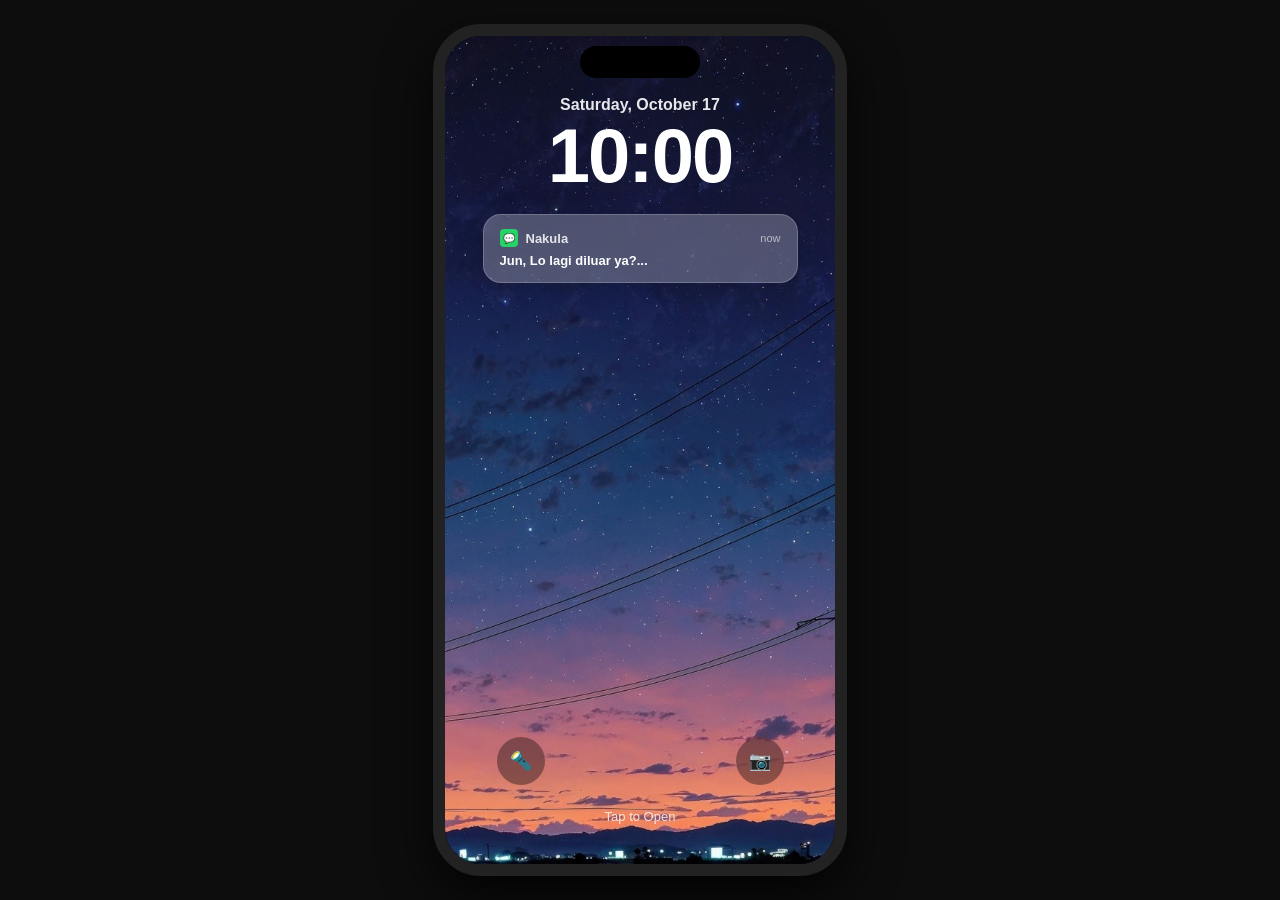
==== index.html @ 25d7a045 "Update index.html" ====
<!DOCTYPE html>
<html lang="id">
<head>
  <meta charset="UTF-8" />
  <meta name="viewport" content="width=device-width, initial-scale=1.0, maximum-scale=1.0, user-scalable=no" />
  <title>iOS Chatfic Simulator</title>
  <style>
    * {
      box-sizing: border-box;
      margin: 0;
      padding: 0;
      user-select: none;
      -webkit-user-select: none;
    }

    body {
      background-color: #0d0d0d;
      font-family: -apple-system, BlinkMacSystemFont, "SF Pro Text", "SF Pro Display", sans-serif;
      display: flex;
      justify-content: center;
      align-items: center;
      min-height: 100vh;
      color: #ffffff;
      overflow: hidden;
    }

    .phone-container {
      width: 100%;
      max-width: 414px;
      height: 100vh;
      max-height: 896px;
      position: relative;
      background-color: #000000;
      overflow: hidden;
      box-shadow: 0 20px 50px rgba(0, 0, 0, 0.8);
    }

    @media (min-width: 450px) {
      .phone-container {
        height: 852px;
        border-radius: 48px;
        border: 12px solid #222222;
      }
    }

    /* Wallpaper */
    .wallpaper-bg {
      position: absolute;
      top: 0;
      left: 0;
      width: 100%;
      height: 100%;
      background-image: url('wallpaper.jpg');
      background-size: cover;
      background-position: center;
      background-repeat: no-repeat;
      z-index: 1;
      transition: filter 0.4s ease, transform 0.4s ease;
    }

    .blur-bg {
      filter: blur(20px) brightness(0.7);
      transform: scale(1.08);
    }

    /* Dynamic Island */
    .dynamic-island {
      position: absolute;
      top: 10px;
      left: 50%;
      transform: translateX(-50%);
      width: 120px;
      height: 32px;
      background-color: #000000;
      border-radius: 20px;
      z-index: 100;
    }

    /* Screen Views */
    .screen-view {
      position: absolute;
      top: 0;
      left: 0;
      width: 100%;
      height: 100%;
      z-index: 10;
      display: flex;
      flex-direction: column;
      transition: opacity 0.3s ease;
    }

    .hidden {
      display: none !important;
    }

    /* ---------------- 1. LOCK SCREEN ---------------- */
    .lock-screen {
      justify-content: space-between;
      padding: 50px 20px 40px 20px;
      z-index: 15;
      cursor: pointer;
    }

    .lock-top {
      display: flex;
      flex-direction: column;
      align-items: center;
      padding-top: 10px;
    }

    .date-display {
      font-size: 16px;
      font-weight: 600;
      opacity: 0.9;
    }

    .clock-display {
      font-size: 76px;
      font-weight: 700;
      letter-spacing: -2px;
      line-height: 1;
      margin-top: 4px;
      margin-bottom: 20px;
    }

    .notification-card {
      width: 90%;
      background: rgba(255, 255, 255, 0.25);
      backdrop-filter: blur(25px);
      -webkit-backdrop-filter: blur(25px);
      border-radius: 18px;
      padding: 14px 16px;
      border: 1px solid rgba(255, 255, 255, 0.2);
      box-shadow: 0 8px 32px rgba(0, 0, 0, 0.2);
    }

    .lock-bottom {
      display: flex;
      flex-direction: column;
      align-items: center;
      width: 100%;
    }

    .quick-actions {
      display: flex;
      justify-content: space-between;
      width: 82%;
      margin-bottom: 24px;
    }

    .icon-btn {
      width: 48px;
      height: 48px;
      border-radius: 50%;
      background: rgba(0, 0, 0, 0.35);
      backdrop-filter: blur(15px);
      display: flex;
      justify-content: center;
      align-items: center;
      font-size: 18px;
      border: none;
      color: white;
    }

    .swipe-hint {
      font-size: 13px;
      font-weight: 500;
      opacity: 0.8;
    }

    /* ---------------- 2. PASSCODE SCREEN ---------------- */
    .passcode-screen {
      justify-content: space-between;
      align-items: center;
      padding: 70px 0 50px 0;
      z-index: 20;
      background: rgba(0, 0, 0, 0.3);
      backdrop-filter: blur(10px);
    }

    .passcode-header {
      text-align: center;
    }

    .passcode-title {
      font-size: 18px;
      font-weight: 600;
      margin-bottom: 16px;
    }

    .passcode-dots {
      display: flex;
      gap: 16px;
      justify-content: center;
    }

    .dot {
      width: 12px;
      height: 12px;
      border-radius: 50%;
      border: 1.5px solid #ffffff;
      transition: background-color 0.2s;
    }

    .dot.filled {
      background-color: #ffffff;
    }

    .keypad {
      display: grid;
      grid-template-columns: repeat(3, 1fr);
      gap: 16px 24px;
      width: 280px;
    }

    .key {
      width: 72px;
      height: 72px;
      border-radius: 50%;
      background: rgba(255, 255, 255, 0.2);
      backdrop-filter: blur(20px);
      border: none;
      color: #ffffff;
      display: flex;
      flex-direction: column;
      justify-content: center;
      align-items: center;
      cursor: pointer;
      margin: 0 auto;
    }

    .key:active {
      background: rgba(255, 255, 255, 0.5);
    }

    .key-number {
      font-size: 28px;
      font-weight: 400;
      line-height: 1;
    }

    .key-letters {
      font-size: 9px;
      font-weight: 700;
      letter-spacing: 1.5px;
      margin-top: 2px;
      opacity: 0.8;
    }

    .passcode-footer {
      display: flex;
      justify-content: space-between;
      width: 260px;
      font-size: 14px;
      font-weight: 500;
    }

    .action-btn {
      background: none;
      border: none;
      color: #ffffff;
      cursor: pointer;
      font-size: 14px;
    }

    /* ---------------- 3. HOME SCREEN ---------------- */
    .home-screen {
      padding: 50px 20px 40px 20px;
      justify-content: space-between;
      z-index: 5;
    }

    .widgets-area {
      display: flex;
      gap: 16px;
      width: 100%;
    }

    .widget {
      background: rgba(255, 255, 255, 0.2);
      backdrop-filter: blur(20px);
      -webkit-backdrop-filter: blur(20px);
      border-radius: 22px;
      padding: 14px;
      flex: 1;
      font-size: 13px;
      border: 1px solid rgba(255, 255, 255, 0.15);
    }

    .app-grid {
      display: grid;
      grid-template-columns: repeat(4, 1fr);
      gap: 20px 12px;
      padding: 10px;
    }

    .app-icon {
      display: flex;
      flex-direction: column;
      align-items: center;
      gap: 6px;
      cursor: pointer;
    }

    .app-box {
      width: 60px;
      height: 60px;
      border-radius: 14px;
      display: flex;
      justify-content: center;
      align-items: center;
      box-shadow: 0 4px 10px rgba(0,0,0,0.3);
      position: relative;
      overflow: hidden;
    }

    .app-box svg {
      width: 32px;
      height: 32px;
      fill: #ffffff;
    }

    .app-name {
      font-size: 11px;
      font-weight: 500;
      text-shadow: 0 1px 2px rgba(0,0,0,0.8);
    }

    .dock {
      background: rgba(255, 255, 255, 0.2);
      backdrop-filter: blur(25px);
      -webkit-backdrop-filter: blur(25px);
      border-radius: 30px;
      padding: 10px 16px;
      display: flex;
      justify-content: space-around;
      align-items: center;
      border: 1px solid rgba(255, 255, 255, 0.2);
    }

    .dock .app-box {
      width: 56px;
      height: 56px;
    }

    /* ---------------- 4. WHATSAPP STYLES ---------------- */
    .app-container {
      background-color: #111b21;
      z-index: 25;
      color: #e9edef;
    }

    .app-header {
      background: #202c33;
      padding: 14px 16px;
      display: flex;
      justify-content: space-between;
      align-items: center;
      border-bottom: 1px solid #222d34;
      margin-top: 32px;
    }

    .app-title {
      font-size: 22px;
      font-weight: bold;
      color: #e9edef;
    }

    .chat-list {
      flex: 1;
      overflow-y: auto;
      background: #111b21;
    }

    .chat-item {
      display: flex;
      align-items: center;
      padding: 12px 16px;
      gap: 14px;
      border-bottom: 1px solid #222d34;
      cursor: pointer;
    }

    .chat-item:active {
      background: #202c33;
    }

    .chat-avatar {
      width: 48px;
      height: 48px;
      border-radius: 50%;
      background: #00a884;
      display: flex;
      justify-content: center;
      align-items: center;
      font-weight: bold;
      font-size: 18px;
      color: white;
    }

    .chat-info {
      flex: 1;
    }

    .chat-name-row {
      display: flex;
      justify-content: space-between;
      margin-bottom: 4px;
    }

    .chat-name {
      font-size: 15px;
      font-weight: 600;
      color: #e9edef;
    }

    .chat-time {
      font-size: 12px;
      color: #8696a0;
    }

    .chat-preview {
      font-size: 13px;
      color: #8696a0;
      white-space: nowrap;
      overflow: hidden;
      text-overflow: ellipsis;
      max-width: 240px;
    }

    /* WhatsApp Chat Room */
    .room-header {
      background: #202c33;
      padding: 12px 16px;
      display: flex;
      align-items: center;
      gap: 12px;
      border-bottom: 1px solid #222d34;
      margin-top: 32px;
    }

    .back-btn {
      background: none;
      border: none;
      color: #53bdeb;
      font-size: 16px;
      cursor: pointer;
      font-weight: 500;
    }

    .room-body {
      flex: 1;
      padding: 16px;
      overflow-y: auto;
      display: flex;
      flex-direction: column;
      gap: 8px;
      background-color: #0b141a;
      background-image: radial-gradient(rgba(255,255,255,0.03) 1px, transparent 1px);
      background-size: 20px 20px;
    }

    .msg {
      max-width: 80%;
      padding: 8px 12px;
      border-radius: 8px;
      font-size: 14px;
      line-height: 1.4;
      word-wrap: break-word;
      position: relative;
    }

    .msg.received {
      background-color: #202c33;
      color: #e9edef;
      align-self: flex-start;
      border-top-left-radius: 0px;
    }

    .msg.sent {
      background-color: #005c4b;
      color: #e9edef;
      align-self: flex-end;
      border-top-right-radius: 0px;
    }

    .msg-image {
      width: 100%;
      max-width: 220px;
      border-radius: 6px;
      margin-bottom: 4px;
      display: block;
    }

    .msg-time {
      font-size: 10px;
      color: #8696a0;
      float: right;
      margin-left: 8px;
      margin-top: 4px;
      display: flex;
      align-items: center;
      gap: 2px;
    }

    .room-footer {
      padding: 10px 16px;
      background: #202c33;
      display: flex;
      align-items: center;
      gap: 10px;
      cursor: pointer;
    }

    .tap-prompt {
      flex: 1;
      background: #2a3942;
      border: none;
      padding: 10px 16px;
      border-radius: 8px;
      color: #8696a0;
      font-size: 14px;
      text-align: left;
    }

    .date-divider {
      text-align: center;
      font-size: 11px;
      background-color: #182229;
      color: #8696a0;
      padding: 5px 12px;
      border-radius: 6px;
      align-self: center;
      margin: 10px 0;
      box-shadow: 0 1px 1px rgba(0,0,0,0.2);
    }

    /* Generic Generic Mock App Screen Styling */
    .generic-app {
      background-color: #000;
      z-index: 30;
      padding: 20px;
      display: flex;
      flex-direction: column;
    }
    .generic-app-header {
      display: flex;
      justify-content: space-between;
      align-items: center;
      margin-top: 32px;
      margin-bottom: 20px;
      font-size: 20px;
      font-weight: bold;
    }
  </style>
</head>
<body>

  <div class="phone-container">
    <div id="wallpaper" class="wallpaper-bg"></div>
    <div class="dynamic-island"></div>

    <!-- ================= 1. LOCK SCREEN ================= -->
    <div id="lock-screen" class="screen-view lock-screen" onclick="showPasscodeView()">
      <div class="lock-top">
        <div class="date-display">Saturday, October 17</div>
        <div class="clock-display">10:00</div>

        <div class="notification-card">
          <div style="display: flex; align-items: center; gap: 8px; margin-bottom: 6px;">
            <div style="width: 18px; height: 18px; background: #25d366; border-radius: 4px; display: flex; justify-content: center; align-items: center; font-size: 10px; color: white;">💬</div>
            <span style="font-size: 13px; font-weight: 600; flex: 1; opacity: 0.85;">Nakula</span>
            <span style="font-size: 11px; opacity: 0.6;">now</span>
          </div>
          <div style="font-size: 13px; font-weight: 600;">Jun, Lo lagi diluar ya?...</div>
        </div>
      </div>

      <div class="lock-bottom">
        <div class="quick-actions">
          <button class="icon-btn">🔦</button>
          <button class="icon-btn">📷</button>
        </div>
        <div class="swipe-hint">Tap to Open</div>
      </div>
    </div>

    <!-- ================= 2. PASSCODE SCREEN ================= -->
    <div id="passcode-screen" class="screen-view passcode-screen hidden">
      <div class="passcode-header">
        <div class="passcode-title">Enter Passcode</div>
        <div class="passcode-dots">
          <div class="dot"></div>
          <div class="dot"></div>
          <div class="dot"></div>
          <div class="dot"></div>
        </div>
      </div>

      <div class="keypad">
        <button class="key" onclick="pressKey('1')"><span class="key-number">1</span></button>
        <button class="key" onclick="pressKey('2')"><span class="key-number">2</span><span class="key-letters">ABC</span></button>
        <button class="key" onclick="pressKey('3')"><span class="key-number">3</span><span class="key-letters">DEF</span></button>
        <button class="key" onclick="pressKey('4')"><span class="key-number">4</span><span class="key-letters">GHI</span></button>
        <button class="key" onclick="pressKey('5')"><span class="key-number">5</span><span class="key-letters">JKL</span></button>
        <button class="key" onclick="pressKey('6')"><span class="key-number">6</span><span class="key-letters">MNO</span></button>
        <button class="key" onclick="pressKey('7')"><span class="key-number">7</span><span class="key-letters">PQRS</span></button>
        <button class="key" onclick="pressKey('8')"><span class="key-number">8</span><span class="key-letters">TUV</span></button>
        <button class="key" onclick="pressKey('9')"><span class="key-number">9</span><span class="key-letters">WXYZ</span></button>
        <button class="key" style="visibility: hidden;"></button>
        <button class="key" onclick="pressKey('0')"><span class="key-number">0</span></button>
      </div>

      <div class="passcode-footer">
        <button class="action-btn">Emergency</button>
        <button class="action-btn" onclick="deleteDigit()">Delete</button>
      </div>
    </div>

    <!-- ================= 3. HOME SCREEN ================= -->
    <div id="home-screen" class="screen-view home-screen hidden">
      <div class="widgets-area">
        <div class="widget">
          <div style="font-weight: 600; opacity: 0.8; font-size: 11px;">SATURDAY 17</div>
          <div style="font-size: 15px; font-weight: bold; margin-top: 4px;">Groceries</div>
          <div style="font-size: 11px; opacity: 0.7;">All-day</div>
        </div>
        <div class="widget">
          <div style="font-weight: 600; opacity: 0.8; font-size: 11px;">Jakarta 🌥️</div>
          <div style="font-size: 22px; font-weight: bold; margin-top: 2px;">18°</div>
          <div style="font-size: 10px; opacity: 0.7;">Mostly cloudy</div>
        </div>
      </div>

      <div class="app-grid">
        <!-- Instagram -->
        <div class="app-icon" onclick="openMockApp('Instagram')">
          <div class="app-box" style="background: radial-gradient(circle at 30% 107%, #fdf497 0%, #fdf497 5%, #fd5949 45%, #d6249f 60%, #285AEB 90%);">
            <svg viewBox="0 0 24 24"><path d="M12 2.163c3.204 0 3.584.012 4.85.07 3.252.148 4.771 1.691 4.919 4.919.058 1.265.069 1.645.069 4.849 0 3.205-.012 3.584-.069 4.849-.149 3.225-1.664 4.771-4.919 4.919-1.266.058-1.644.07-4.85.07-3.204 0-3.584-.012-4.849-.07-3.26-.149-4.771-1.699-4.919-4.92-.058-1.265-.07-1.644-.07-4.849 0-3.204.013-3.583.07-4.849.149-3.227 1.664-4.771 4.919-4.919 1.266-.057 1.645-.069 4.849-.069zm0-2.163c-3.259 0-3.667.014-4.947.072-4.358.2-6.78 2.618-6.98 6.98-.059 1.281-.073 1.689-.073 4.948 0 3.259.014 3.668.072 4.948.2 4.358 2.618 6.78 6.98 6.98 1.281.058 1.689.072 4.948.072 3.259 0 3.668-.014 4.948-.072 4.354-.2 6.782-2.618 6.979-6.98.059-1.28.073-1.689.073-4.948 0-3.259-.014-3.667-.072-4.947-.196-4.354-2.617-6.78-6.979-6.98-1.281-.059-1.69-.073-4.949-.073zm0 5.838c-3.403 0-6.162 2.759-6.162 6.162s2.759 6.163 6.162 6.163 6.162-2.759 6.162-6.163c0-3.403-2.759-6.162-6.162-6.162zm0 10.162c-2.209 0-4-1.79-4-4 0-2.209 1.791-4 4-4s4 1.791 4 4c0 2.21-1.791 4-4 4zm6.406-11.845c-.796 0-1.441.645-1.441 1.44s.645 1.44 1.441 1.44c.795 0 1.439-.645 1.439-1.44s-.644-1.44-1.439-1.44z"/></svg>
          </div>
          <span class="app-name">Instagram</span>
        </div>
        <!-- Photos -->
        <div class="app-icon" onclick="openMockApp('Photos')">
          <div class="app-box" style="background: #ffffff;">
            <svg viewBox="0 0 24 24" style="fill: #ff2d55;"><path d="M12 0c-6.627 0-12 5.373-12 12s5.373 12 12 12 12-5.373 12-12-5.373-12-12-12zm4.329 18.25c-.296-.062-.578-.17-.837-.315-1.398-.775-2.492-2.15-3.042-3.791-.55 1.641-1.644 3.016-3.042 3.791-.259.145-.541.253-.837.315-.697.147-1.411-.314-1.558-1.011-.146-.697.314-1.411 1.011-1.558.826-.174 1.493-.728 1.834-1.447.34-.72.316-1.557-.067-2.251-.784-1.424-.46-3.212.793-4.256 1.253-1.045 3.076-.941 4.195.241 1.119 1.182 1.272 2.969.378 4.341-.383.589-.434 1.341-.137 1.968.297.627.915 1.066 1.625 1.155.698.088 1.319.492 1.604 1.116.286.623.155 1.371-.329 1.848-.303.301-.715.467-1.144.467-.14 0-.281-.018-.42-.049z"/></svg>
          </div>
          <span class="app-name">Photos</span>
        </div>
        <!-- Mail -->
        <div class="app-icon" onclick="openMockApp('Mail')">
          <div class="app-box" style="background: linear-gradient(135deg, #007aff, #00c6ff);">
            <svg viewBox="0 0 24 24"><path d="M12 12.713l-11.985-9.713h23.97l-11.985 9.713zm0 2.574l-12-9.713v13.426h24v-13.426l-12 9.713z"/></svg>
          </div>
          <span class="app-name">Mail</span>
        </div>
        <!-- Calendar -->
        <div class="app-icon" onclick="openMockApp('Calendar')">
          <div class="app-box" style="background: #ffffff; color: #ff3b30; display: flex; flex-direction: column; justify-content: center; align-items: center;">
            <div style="font-size: 10px; font-weight: bold; background: #ff3b30; color: white; width: 100%; text-align: center; padding: 2px 0;">SAT</div>
            <div style="font-size: 24px; font-weight: bold; color: black; line-height: 1.1;">17</div>
          </div>
          <span class="app-name">Calendar</span>
        </div>
        <!-- Clock -->
        <div class="app-icon" onclick="openMockApp('Clock')">
          <div class="app-box" style="background: #000000; border: 2px solid #333; position: relative;">
            <div style="position: absolute; width: 2px; height: 16px; background: white; top: 12px; left: 27px;"></div>
            <div style="position: absolute; width: 12px; height: 2px; background: white; top: 27px; left: 27px;"></div>
          </div>
          <span class="app-name">Clock</span>
        </div>
        <!-- Notes -->
        <div class="app-icon" onclick="openMockApp('Notes')">
          <div class="app-box" style="background: linear-gradient(135deg, #ffcc00, #ff9500);">
            <svg viewBox="0 0 24 24"><path d="M19 3h-14c-1.1 0-2 .9-2 2v14c0 1.1.9 2 2 2h14c1.1 0 2-.9 2-2v-14c0-1.1-.9-2-2-2zm-2 10h-8v-2h8v2zm0-4h-8v-2h8v2zm-10-4h2v2h-2v-2z"/></svg>
          </div>
          <span class="app-name">Notes</span>
        </div>
        <!-- Weather -->
        <div class="app-icon" onclick="openMockApp('Weather')">
          <div class="app-box" style="background: linear-gradient(135deg, #4a90e2, #50e3c2);">
            <svg viewBox="0 0 24 24"><path d="M19.36 10.04C18.67 6.59 15.64 4 12 4 9.11 4 6.6 5.64 5.35 8.04 2.34 8.36 0 10.91 0 14c0 3.31 2.69 6 6 6h13c2.76 0 5-2.24 5-5 0-2.64-2.05-4.78-4.64-4.96z"/></svg>
          </div>
          <span class="app-name">Weather</span>
        </div>
        <!-- Settings -->
        <div class="app-icon" onclick="openMockApp('Settings')">
          <div class="app-box" style="background: #8e8e93;">
            <svg viewBox="0 0 24 24"><path d="M12 15.5c-1.93 0-3.5-1.57-3.5-3.5s1.57-3.5 3.5-3.5 3.5 1.57 3.5 3.5-1.57 3.5-3.5 3.5m7.43-2.53c.04-.32.07-.64.07-.97 0-.33-.03-.66-.07-1l2.11-1.63c.19-.15.24-.42.12-.64l-2-3.46c-.12-.22-.39-.3-.61-.22l-2.49 1c-.52-.4-1.08-.73-1.69-.98l-.38-2.65C14.46 2.18 14.25 2 14 2h-4c-.25 0-.46.18-.49.42l-.38 2.65c-.61.25-1.17.59-1.69.98l-2.49-1c-.23-.09-.49 0-.61.22l-2 3.46c-.13.22-.07.49.12.64l2.11 1.63c-.04.34-.07.67-.07 1 0 .33.03.65.07.97l-2.11 1.63c-.19.15-.24.42-.12.64l2 3.46c.12.22.39.3.61.22l2.49-1c.52.4 1.08.73 1.69.98l.38 2.65c.03.24.24.42.49.42h4c.25 0 .46-.18.49-.42l.38-2.65c.61-.25 1.17-.59 1.69-.98l2.49 1c.23.09.49 0 .61-.22l2-3.46c.12-.22.07-.49-.12-.64l-2.11-1.63z"/></svg>
          </div>
          <span class="app-name">Settings</span>
        </div>
      </div>

      <div class="dock">
        <div class="app-icon" onclick="openMockApp('Phone')">
          <div class="app-box" style="background: #34c759;">
            <svg viewBox="0 0 24 24"><path d="M6.62 10.79c1.44 2.83 3.76 5.14 6.59 6.59l2.2-2.2c.27-.27.67-.36 1.02-.24 1.12.37 2.33.57 3.57.57.55 0 1 .45 1 1V20c0 .55-.45 1-1 1-9.39 0-17-7.61-17-17 0-.55.45-1 1-1h3.5c.55 0 1 .45 1 1 0 1.25.2 2.45.57 3.57.11.35.03.74-.25 1.02l-2.2 2.2z"/></svg>
          </div>
        </div>
        <div class="app-icon" onclick="openMockApp('Safari')">
          <div class="app-box" style="background: linear-gradient(135deg, #1e90ff, #00bfff);">
            <svg viewBox="0 0 24 24"><path d="M12 0c-6.627 0-12 5.373-12 12s5.373 12 12 12 12-5.373 12-12-5.373-12-12-12zm3.504 15.655l-3.32-1.503-1.503-3.32 3.32 1.503 1.503 3.32zm3.176-9.155l-5.68 1.953-1.953 5.68-3.747-3.747 3.747-3.747 5.68 1.953z"/></svg>
          </div>
        </div>
        <div class="app-icon" onclick="openChatApp()">
          <div class="app-box" style="background: #25d366;">
            <svg viewBox="0 0 24 24" style="fill: #ffffff;"><path d="M.057 24l1.687-6.163c-1.041-1.804-1.588-3.849-1.587-5.946.003-6.556 5.338-11.891 11.893-11.891 3.181.001 6.167 1.24 8.413 3.488 2.245 2.248 3.481 5.236 3.48 8.414-.003 6.557-5.338 11.892-11.893 11.892-1.99-.001-3.951-.5-5.688-1.448l-6.305 1.654zm6.597-3.807c1.676.995 3.276 1.591 5.392 1.592 5.448 0 9.886-4.434 9.889-9.885.002-5.462-4.415-9.89-9.881-9.892-5.452 0-9.887 4.434-9.889 9.884-.001 2.225.651 3.891 1.746 5.634l-.999 3.648 3.742-.981zm11.387-5.464c-.074-.124-.272-.198-.57-.347-.297-.149-1.758-.868-2.031-.967-.272-.099-.47-.149-.669.149-.198.297-.768.967-.941 1.165-.173.198-.347.223-.644.074-.297-.149-1.255-.462-2.39-1.475-.883-.788-1.48-1.761-1.653-2.059-.173-.297-.018-.458.13-.606.134-.133.297-.347.446-.521.151-.172.2-.296.3-.495.099-.198.05-.372-.025-.521-.075-.148-.669-1.611-.916-2.206-.242-.579-.487-.501-.669-.51l-.57-.01c-.198 0-.52.074-.792.372s-1.04 1.016-1.04 2.479 1.065 2.876 1.213 3.074c.149.198 2.095 3.2 5.076 4.487.709.306 1.263.489 1.694.626.712.226 1.36.194 1.872.118.571-.085 1.758-.719 2.006-1.413.248-.695.248-1.29.173-1.414z"/></svg>
          </div>
        </div>
        <div class="app-icon" onclick="openMockApp('Music')">
          <div class="app-box" style="background: linear-gradient(135deg, #ff2d55, #ff3b30);">
            <svg viewBox="0 0 24 24"><path d="M12 3v10.55c-.59-.34-1.27-.55-2-.55-2.21 0-4 1.79-4 4s1.79 4 4 4 4-1.79 4-4v-7h4v-4h-6z"/></svg>
          </div>
        </div>
      </div>
    </div>

    <!-- ================= 2. WHATSAPP CHAT LIST ================= -->
    <div id="chat-list-screen" class="screen-view app-container hidden">
      <div class="app-header">
        <span class="app-title">Chats</span>
        <span style="color: #53bdeb; font-size: 16px; cursor: pointer;" onclick="goHome()">Home</span>
      </div>
      <div class="chat-list">
        <!-- Nakula Chat (Unread / Top) -->
        <div class="chat-item" onclick="openChatRoom()">
          <div class="chat-avatar" style="background: #00a884;">N</div>
          <div class="chat-info">
            <div class="chat-name-row">
              <span class="chat-name">Nakula</span>
              <span class="chat-time" style="color: #00a884;">10:00 AM</span>
            </div>
            <div class="chat-preview" style="color: #fff; font-weight: 500;">Jun, Lo lagi diluar ya?...</div>
          </div>
        </div>
      </div>
    </div>

    <!-- ================= 3. WHATSAPP CHAT ROOM ================= -->
    <div id="chat-room-screen" class="screen-view app-container hidden">
      <div class="room-header">
        <button class="back-btn" onclick="openChatApp()">‹ Chats</button>
        <div style="width: 36px; height: 36px; border-radius: 50%; background: #00a884; display: flex; justify-content: center; align-items: center; font-weight: bold; font-size: 14px; color: white;">N</div>
        <span style="font-weight: 600; font-size: 16px; flex: 1; color: #e9edef;">Nakula</span>
        <span style="color: #53bdeb; font-size: 14px; cursor: pointer;" onclick="goHome()">Home</span>
      </div>
      <div id="room-body" class="room-body" onclick="nextChatMessage()">
        <!-- Messages loaded here -->
      </div>
      <div class="room-footer" onclick="nextChatMessage()">
        <div class="tap-prompt">Ketik pesan... (Ketuk untuk lanjut)</div>
      </div>
    </div>

    <!-- ================= 5. MOCK APPS SCREENS ================= -->
    <div id="mock-app-screen" class="screen-view generic-app hidden">
      <div class="generic-app-header">
        <span id="mock-app-title">App</span>
        <span style="color: #007aff; font-size: 16px; cursor: pointer;" onclick="goHome()">Home</span>
      </div>
      <div id="mock-app-content" style="flex: 1; color: #aaa; font-size: 14px; padding-top: 20px;">
        <!-- Konten dinamis aplikasi -->
      </div>
    </div>

  </div>

  <script>
    const CORRECT_PASSCODE = "1709"; 
    let currentInput = "";
    let chatIndex = 0;
    
    const yesterdayMessages = [
      { sender: "received", text: "Jun, besok jam 10 kumpul ya", time: "21:10" },
      { sender: "sent", text: "Aman, kabari aja", time: "21:11" }
    ];

    const todayMessages = [
      { sender: "received", text: "Jun, Lo lagi diluar ya? Kok sombong amat ga negur aku Ama dewa?", time: "09:55" },
      { sender: "sent", text: "hah? Mana ada gue lagi malas malasan di kosan kocak", time: "09:56" },
      { sender: "received", text: "hah? Boong lu? Terus yang sama Yudistira siapa kocak?", time: "09:57" },
      { sender: "sent", text: "na, serius gue ga keluar sama Yudis hari ini... Dia bilang dia sibuk sama kerjaan mixing nya...", time: "09:58" },
      { sender: "received", text: "....", time: "09:59" },
      { sender: "received", text: "jun, ini ya..", time: "09:59" },
      { sender: "received", type: "image", url: "selingkuh.jpg", time: "10:00" },
      { sender: "received", text: "mw aku samperin ga mereka? Dewa juga mau nyamperin nih, mau hantam sih Yudistira.", time: "10:00" },
      { sender: "sent", text: "ga perlu na... Nanti aku tanya aja...", time: "10:01" }
    ];

    function showPasscodeView() {
      document.getElementById('lock-screen').classList.add('hidden');
      document.getElementById('passcode-screen').classList.remove('hidden');
      document.getElementById('wallpaper').classList.add('blur-bg');
    }

    function pressKey(num) {
      if (currentInput.length < 4) {
        currentInput += num;
        updateDots();
      }
      if (currentInput.length === 4) {
        setTimeout(verifyPasscode, 200);
      }
    }

    function deleteDigit() {
      if (currentInput.length > 0) {
        currentInput = currentInput.slice(0, -1);
        updateDots();
      }
    }

    function updateDots() {
      const dots = document.querySelectorAll('.dot');
      dots.forEach((dot, index) => {
        if (index < currentInput.length) {
          dot.classList.add('filled');
        } else {
          dot.classList.remove('filled');
        }
      });
    }

    function verifyPasscode() {
      if (currentInput === CORRECT_PASSCODE || currentInput === "0000") {
        document.getElementById('passcode-screen').classList.add('hidden');
        document.getElementById('home-screen').classList.remove('hidden');
      } else {
        alert('Passcode Salah! (Hint: ftf notesun)');
        currentInput = "";
        updateDots();
      }
    }

    function goHome() {
      document.getElementById('home-screen').classList.remove('hidden');
      document.getElementById('chat-list-screen').classList.add('hidden');
      document.getElementById('chat-room-screen').classList.add('hidden');
      document.getElementById('mock-app-screen').classList.add('hidden');
    }

    function openChatApp() {
      document.getElementById('home-screen').classList.add('hidden');
      document.getElementById('chat-room-screen').classList.add('hidden');
      document.getElementById('chat-list-screen').classList.remove('hidden');
    }

    function openChatRoom() {
      document.getElementById('chat-list-screen').classList.add('hidden');
      document.getElementById('chat-room-screen').classList.remove('hidden');
      
      const roomBody = document.getElementById('room-body');
      if (roomBody.children.length === 0) {
        yesterdayMessages.forEach(msg => {
          const bubble = document.createElement('div');
          bubble.className = `msg ${msg.sender}`;
          bubble.innerHTML = `${msg.text}<span class="msg-time">${msg.time} ${msg.sender === 'sent' ? '✓✓' : ''}</span>`;
          roomBody.appendChild(bubble);
        });

        const divider = document.createElement('div');
        divider.className = 'date-divider';
        divider.textContent = 'Today';
        roomBody.appendChild(divider);

        roomBody.scrollTop = roomBody.scrollHeight;
      }
    }

    // Fungsi universal untuk membuka halaman aplikasi lainnya
    function openMockApp(appName) {
      document.getElementById('home-screen').classList.add('hidden');
      const mockScreen = document.getElementById('mock-app-screen');
      const titleEl = document.getElementById('mock-app-title');
      const contentEl = document.getElementById('mock-app-content');
      
      mockScreen.classList.remove('hidden');
      titleEl.textContent = appName;

      // Isi konten sesuai aplikasi yang diklik
      if (appName === 'Notes') {
        contentEl.innerHTML = `<h3>Catatan Kosan</h3><p style="margin-top:10px; color:#ddd;">Hint Passcode: 1709 (ingat tanggal penting).</p>`;
      } else if (appName === 'Weather') {
        contentEl.innerHTML = `<h3>Jakarta</h3><p style="font-size:32px; margin-top:10px; color:#fff;">18°C</p><p style="color:#aaa;">Berawan tebal sepanjang hari.</p>`;
      } else if (appName === 'Clock') {
        contentEl.innerHTML = `<h3>World Clock</h3><p style="font-size:36px; margin-top:10px; color:#fff;">10:00 AM</p><p style="color:#aaa;">Waktu Indonesia Barat (WIB)</p>`;
      } else if (appName === 'Settings') {
        contentEl.innerHTML = `<h3>Pengaturan</h3><p style="margin-top:10px; color:#ddd;">• Mode Gelap: Aktif</p><p style="color:#ddd;">• Notifikasi: Izinkan</p>`;
      } else {
        contentEl.innerHTML = `<p>Simulasi halaman untuk aplikasi <b>${appName}</b>.</p>`;
      }
    }

    function nextChatMessage() {
      if (chatIndex < todayMessages.length) {
        const msg = todayMessages[chatIndex];
        const roomBody = document.getElementById('room-body');

        const bubble = document.createElement('div');
        bubble.className = `msg ${msg.sender}`;
        
        if (msg.type === 'image') {
          bubble.innerHTML = `<img src="${msg.url}" class="msg-image" alt="selingkuh.jpg" onerror="this.outerHTML='[Foto: selingkuh.jpg]'" /><span class="msg-time">${msg.time}</span>`;
        } else {
          bubble.innerHTML = `${msg.text}<span class="msg-time">${msg.time} ${msg.sender === 'sent' ? '✓✓' : ''}</span>`;
        }

        roomBody.appendChild(bubble);
        roomBody.scrollTop = roomBody.scrollHeight;
        chatIndex++;
      }
    }
  </script>
</body>
</html>
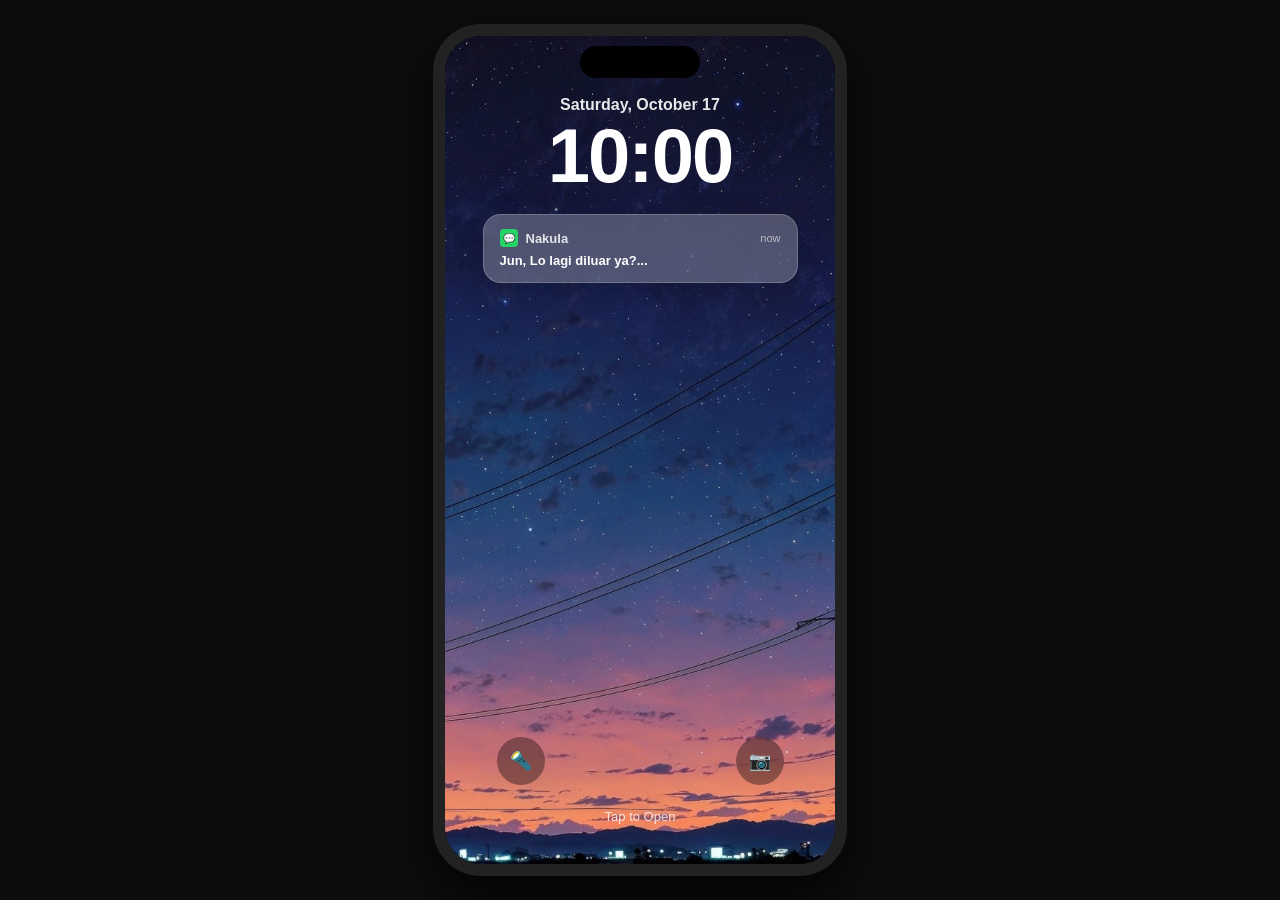
==== commit 938a7497: "Update index.html" ====
--- a/index.html
+++ b/index.html
@@ -389,13 +389,8 @@
       width: 48px;
       height: 48px;
       border-radius: 50%;
+      object-fit: cover;
       background: #00a884;
-      display: flex;
-      justify-content: center;
-      align-items: center;
-      font-weight: bold;
-      font-size: 18px;
-      color: white;
     }
 
     .chat-info {
@@ -535,7 +530,6 @@
       box-shadow: 0 1px 1px rgba(0,0,0,0.2);
     }
 
-    /* Generic Generic Mock App Screen Styling */
     .generic-app {
       background-color: #000;
       z-index: 30;
@@ -724,15 +718,70 @@
         <span style="color: #53bdeb; font-size: 16px; cursor: pointer;" onclick="goHome()">Home</span>
       </div>
       <div class="chat-list">
-        <!-- Nakula Chat (Unread / Top) -->
-        <div class="chat-item" onclick="openChatRoom()">
-          <div class="chat-avatar" style="background: #00a884;">N</div>
+        <!-- Nakula -->
+        <div class="chat-item" onclick="openChatRoom('nakula')">
+          <img src="943785665678860445.jpg" class="chat-avatar" alt="Nakula" onerror="this.style.display='none'" />
           <div class="chat-info">
             <div class="chat-name-row">
               <span class="chat-name">Nakula</span>
-              <span class="chat-time" style="color: #00a884;">10:00 AM</span>
+              <span class="chat-time" style="color: #00a884;">10:01 AM</span>
             </div>
-            <div class="chat-preview" style="color: #fff; font-weight: 500;">Jun, Lo lagi diluar ya?...</div>
+            <div class="chat-preview" style="color: #fff; font-weight: 500;">Jun, Lo lagi diluar ya? Kok sombong amat ga negur aku Ama dewa?</div>
+          </div>
+        </div>
+        <!-- Yudistira -->
+        <div class="chat-item" onclick="openChatRoom('yudistira')">
+          <img src="1085649053931964694.jpg" class="chat-avatar" alt="Yudistira" onerror="this.style.display='none'" />
+          <div class="chat-info">
+            <div class="chat-name-row">
+              <span class="chat-name">Yudistira</span>
+              <span class="chat-time">Yesterday</span>
+            </div>
+            <div class="chat-preview">whataever</div>
+          </div>
+        </div>
+        <!-- Sadewa -->
+        <div class="chat-item" onclick="openChatRoom('sadewa')">
+          <img src="857021004099852642.jpg" class="chat-avatar" alt="Sadewa" onerror="this.style.display='none'" />
+          <div class="chat-info">
+            <div class="chat-name-row">
+              <span class="chat-name">Sadewa</span>
+              <span class="chat-time">Friday</span>
+            </div>
+            <div class="chat-preview">Ntar dikabari ya dew</div>
+          </div>
+        </div>
+        <!-- Bima -->
+        <div class="chat-item" onclick="openChatRoom('bima')">
+          <img src="Rafayel (祁煜🐟).jpg" class="chat-avatar" alt="Bima" onerror="this.style.display='none'" />
+          <div class="chat-info">
+            <div class="chat-name-row">
+              <span class="chat-name">Bima</span>
+              <span class="chat-time">Thursday</span>
+            </div>
+            <div class="chat-preview">Mantap bim,thanks infonya</div>
+          </div>
+        </div>
+        <!-- Aya -->
+        <div class="chat-item" onclick="openChatRoom('aya')">
+          <img src="⠀⠀₊⠀⠀⠀𑁍ࠬܓ⠀⠀⠀ 💌 ⠀𓈒⠀⠀ ⠀ 𓂃‿.jpg" class="chat-avatar" alt="Aya" onerror="this.style.display='none'" />
+          <div class="chat-info">
+            <div class="chat-name-row">
+              <span class="chat-name">Aya</span>
+              <span class="chat-time">Wednesday</span>
+            </div>
+            <div class="chat-preview">Iya siap</div>
+          </div>
+        </div>
+        <!-- Naia -->
+        <div class="chat-item" onclick="openChatRoom('naia')">
+          <img src="yellow dreamy.jpg" class="chat-avatar" alt="Naia" onerror="this.style.display='none'" />
+          <div class="chat-info">
+            <div class="chat-name-row">
+              <span class="chat-name">Naia</span>
+              <span class="chat-time">Monday</span>
+            </div>
+            <div class="chat-preview">Sama-sama Naia</div>
           </div>
         </div>
       </div>
@@ -742,8 +791,8 @@
     <div id="chat-room-screen" class="screen-view app-container hidden">
       <div class="room-header">
         <button class="back-btn" onclick="openChatApp()">‹ Chats</button>
-        <div style="width: 36px; height: 36px; border-radius: 50%; background: #00a884; display: flex; justify-content: center; align-items: center; font-weight: bold; font-size: 14px; color: white;">N</div>
-        <span style="font-weight: 600; font-size: 16px; flex: 1; color: #e9edef;">Nakula</span>
+        <img id="room-avatar" src="" style="width: 36px; height: 36px; border-radius: 50%; object-fit: cover;" alt="Avatar" onerror="this.style.display='none'" />
+        <span id="room-name" style="font-weight: 600; font-size: 16px; flex: 1; color: #e9edef;">Nakula</span>
         <span style="color: #53bdeb; font-size: 14px; cursor: pointer;" onclick="goHome()">Home</span>
       </div>
       <div id="room-body" class="room-body" onclick="nextChatMessage()">
@@ -761,7 +810,6 @@
         <span style="color: #007aff; font-size: 16px; cursor: pointer;" onclick="goHome()">Home</span>
       </div>
       <div id="mock-app-content" style="flex: 1; color: #aaa; font-size: 14px; padding-top: 20px;">
-        <!-- Konten dinamis aplikasi -->
       </div>
     </div>
 
@@ -770,24 +818,79 @@
   <script>
     const CORRECT_PASSCODE = "1709"; 
     let currentInput = "";
+    let activeChatKey = "nakula";
     let chatIndex = 0;
-    
-    const yesterdayMessages = [
-      { sender: "received", text: "Jun, besok jam 10 kumpul ya", time: "21:10" },
-      { sender: "sent", text: "Aman, kabari aja", time: "21:11" }
-    ];
-
-    const todayMessages = [
-      { sender: "received", text: "Jun, Lo lagi diluar ya? Kok sombong amat ga negur aku Ama dewa?", time: "09:55" },
-      { sender: "sent", text: "hah? Mana ada gue lagi malas malasan di kosan kocak", time: "09:56" },
-      { sender: "received", text: "hah? Boong lu? Terus yang sama Yudistira siapa kocak?", time: "09:57" },
-      { sender: "sent", text: "na, serius gue ga keluar sama Yudis hari ini... Dia bilang dia sibuk sama kerjaan mixing nya...", time: "09:58" },
-      { sender: "received", text: "....", time: "09:59" },
-      { sender: "received", text: "jun, ini ya..", time: "09:59" },
-      { sender: "received", type: "image", url: "selingkuh.jpg", time: "10:00" },
-      { sender: "received", text: "mw aku samperin ga mereka? Dewa juga mau nyamperin nih, mau hantam sih Yudistira.", time: "10:00" },
-      { sender: "sent", text: "ga perlu na... Nanti aku tanya aja...", time: "10:01" }
-    ];
+
+    // Database room chat dengan file foto profil masing-masing
+    const chatRoomsData = {
+      nakula: {
+        name: "Nakula",
+        avatar: "943785665678860445.jpg",
+        yesterdayMessages: [
+          { sender: "received", text: "Jun, besok jam 10 kumpul ya", time: "21:10" },
+          { sender: "sent", text: "Aman, kabari aja", time: "21:11" }
+        ],
+        todayMessages: [
+          { sender: "received", text: "Jun, Lo lagi diluar ya? Kok sombong amat ga negur aku Ama dewa?", time: "09:55" },
+          { sender: "sent", text: "hah? Mana ada gue lagi malas malasan di kosan kocak", time: "09:56" },
+          { sender: "received", text: "hah? Boong lu? Terus yang sama Yudistira siapa kocak?", time: "09:57" },
+          { sender: "sent", text: "na, serius gue ga keluar sama Yudis hari ini... Dia bilang dia sibuk sama kerjaan mixing nya...", time: "09:58" },
+          { sender: "received", text: "....", time: "09:59" },
+          { sender: "received", text: "jun, ini ya..", time: "09:59" },
+          { sender: "received", type: "image", url: "989666086889176436.jpg", time: "10:00" },
+          { sender: "received", text: "mw aku samperin ga mereka? Dewa juga mau nyamperin nih, mau hantam sih Yudistira.", time: "10:00" },
+          { sender: "sent", text: "ga perlu na... Nanti aku tanya aja...", time: "10:01" }
+        ]
+      },
+      yudistira: {
+        name: "Yudistira",
+        avatar: "1085649053931964694.jpg",
+        yesterdayMessages: [
+          { sender: "received", text: "meng besok aku busy sama kerjaan yaa", time: "20:00" },
+          { sender: "received", text: "kamu nanti duduk di rumah aja ya rehat", time: "20:01" },
+          { sender: "sent", text: "lah ngatur suka suka gue lah mau tidur apa rehat apa keluar kek", time: "20:02" },
+          { sender: "received", text: "yahhh ga ngatur cuman mau kamu rehat aja junaaaa", time: "20:03" },
+          { sender: "sent", text: "whataever", time: "20:04" }
+        ],
+        todayMessages: []
+      },
+      sadewa: {
+        name: "Sadewa",
+        avatar: "857021004099852642.jpg",
+        yesterdayMessages: [
+          { sender: "received", text: "Jun, jadi ikut kumpul ga?", time: "19:00" },
+          { sender: "sent", text: "Ntar dikabari ya dew", time: "19:05" }
+        ],
+        todayMessages: []
+      },
+      bima: {
+        name: "Bima",
+        avatar: "Rafayel (祁煜🐟).jpg",
+        yesterdayMessages: [
+          { sender: "received", text: "Peminjaman ruangan udah beres ya", time: "14:20" },
+          { sender: "sent", text: "Mantap bim,thanks infonya", time: "14:25" }
+        ],
+        todayMessages: []
+      },
+      aya: {
+        name: "Aya",
+        avatar: "965951820055903108.jpg",
+        yesterdayMessages: [
+          { sender: "received", text: "Bang Junaa, besok jan lupa beliin manya wet food", time: "16:00" },
+          { sender: "sent", text: "Iya siap", time: "16:05" }
+        ],
+        todayMessages: []
+      },
+      naia: {
+        name: "Naia",
+        avatar: "yellow dreamy.jpg",
+        yesterdayMessages: [
+          { sender: "received", text: "Makasih ya Jun catatan kuliahnya", time: "11:10" },
+          { sender: "sent", text: "Sama-sama Naia", time: "11:15" }
+        ],
+        todayMessages: []
+      }
+    };
 
     function showPasscodeView() {
       document.getElementById('lock-screen').classList.add('hidden');
@@ -847,29 +950,62 @@
       document.getElementById('chat-list-screen').classList.remove('hidden');
     }
 
-    function openChatRoom() {
+    function openChatRoom(chatKey) {
+      activeChatKey = chatKey || 'nakula';
+      chatIndex = 0;
+      
+      const chatData = chatRoomsData[activeChatKey];
+      document.getElementById('room-name').textContent = chatData.name;
+      document.getElementById('room-avatar').src = chatData.avatar;
+
       document.getElementById('chat-list-screen').classList.add('hidden');
       document.getElementById('chat-room-screen').classList.remove('hidden');
       
       const roomBody = document.getElementById('room-body');
-      if (roomBody.children.length === 0) {
-        yesterdayMessages.forEach(msg => {
-          const bubble = document.createElement('div');
-          bubble.className = `msg ${msg.sender}`;
-          bubble.innerHTML = `${msg.text}<span class="msg-time">${msg.time} ${msg.sender === 'sent' ? '✓✓' : ''}</span>`;
-          roomBody.appendChild(bubble);
+      roomBody.innerHTML = '';
+
+      if (chatData.yesterdayMessages && chatData.yesterdayMessages.length > 0) {
+        chatData.yesterdayMessages.forEach(msg => {
+          renderMessage(msg, roomBody);
         });
 
-        const divider = document.createElement('div');
-        divider.className = 'date-divider';
-        divider.textContent = 'Today';
-        roomBody.appendChild(divider);
+        if (chatData.todayMessages && chatData.todayMessages.length > 0) {
+          const divider = document.createElement('div');
+          divider.className = 'date-divider';
+          divider.textContent = 'Today';
+          roomBody.appendChild(divider);
+        }
+      }
+
+      roomBody.scrollTop = roomBody.scrollHeight;
+    }
+
+    function renderMessage(msg, container) {
+      const bubble = document.createElement('div');
+      bubble.className = `msg ${msg.sender}`;
+      
+      if (msg.type === 'image') {
+        bubble.innerHTML = `<img src="${msg.url}" class="msg-image" alt="${msg.url}" onerror="this.outerHTML='[Foto: ${msg.url}]'" /><span class="msg-time">${msg.time}</span>`;
+      } else {
+        bubble.innerHTML = `${msg.text}<span class="msg-time">${msg.time} ${msg.sender === 'sent' ? '✓✓' : ''}</span>`;
+      }
+
+      container.appendChild(bubble);
+    }
+
+    function nextChatMessage() {
+      const chatData = chatRoomsData[activeChatKey];
+      if (chatData.todayMessages && chatIndex < chatData.todayMessages.length) {
+        const msg = chatData.todayMessages[chatIndex];
+        const roomBody = document.getElementById('room-body');
+
+        renderMessage(msg, roomBody);
 
         roomBody.scrollTop = roomBody.scrollHeight;
+        chatIndex++;
       }
     }
 
-    // Fungsi universal untuk membuka halaman aplikasi lainnya
     function openMockApp(appName) {
       document.getElementById('home-screen').classList.add('hidden');
       const mockScreen = document.getElementById('mock-app-screen');
@@ -879,7 +1015,6 @@
       mockScreen.classList.remove('hidden');
       titleEl.textContent = appName;
 
-      // Isi konten sesuai aplikasi yang diklik
       if (appName === 'Notes') {
         contentEl.innerHTML = `<h3>Catatan Kosan</h3><p style="margin-top:10px; color:#ddd;">Hint Passcode: 1709 (ingat tanggal penting).</p>`;
       } else if (appName === 'Weather') {
@@ -892,26 +1027,6 @@
         contentEl.innerHTML = `<p>Simulasi halaman untuk aplikasi <b>${appName}</b>.</p>`;
       }
     }
-
-    function nextChatMessage() {
-      if (chatIndex < todayMessages.length) {
-        const msg = todayMessages[chatIndex];
-        const roomBody = document.getElementById('room-body');
-
-        const bubble = document.createElement('div');
-        bubble.className = `msg ${msg.sender}`;
-        
-        if (msg.type === 'image') {
-          bubble.innerHTML = `<img src="${msg.url}" class="msg-image" alt="selingkuh.jpg" onerror="this.outerHTML='[Foto: selingkuh.jpg]'" /><span class="msg-time">${msg.time}</span>`;
-        } else {
-          bubble.innerHTML = `${msg.text}<span class="msg-time">${msg.time} ${msg.sender === 'sent' ? '✓✓' : ''}</span>`;
-        }
-
-        roomBody.appendChild(bubble);
-        roomBody.scrollTop = roomBody.scrollHeight;
-        chatIndex++;
-      }
-    }
   </script>
 </body>
 </html>
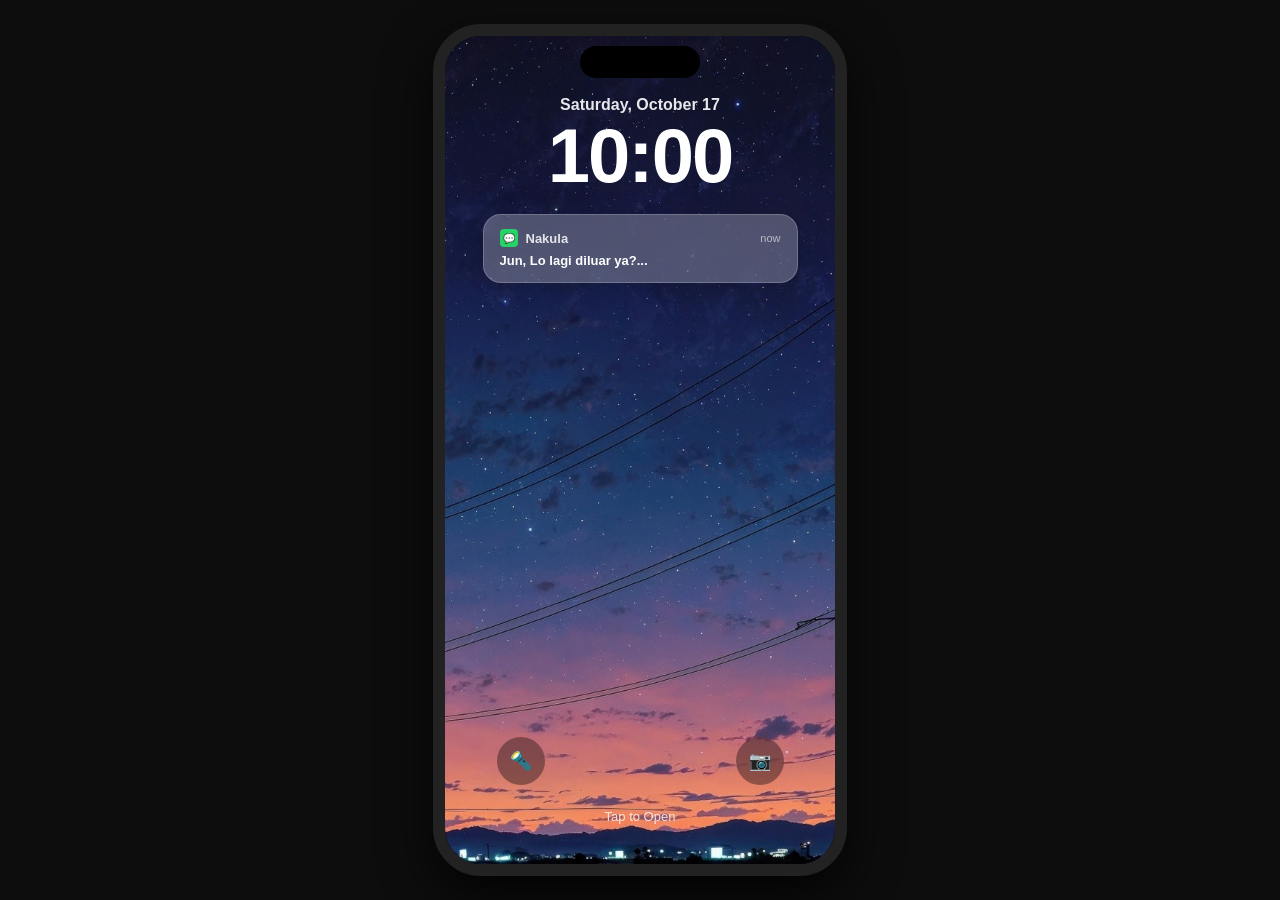
==== commit bdf12d80: "Update index.html" ====
--- a/index.html
+++ b/index.html
@@ -388,6 +388,7 @@
     .chat-avatar {
       width: 48px;
       height: 48px;
+      min-width: 48px;
       border-radius: 50%;
       object-fit: cover;
       background: #00a884;
@@ -395,6 +396,7 @@
 
     .chat-info {
       flex: 1;
+      min-width: 0;
     }
 
     .chat-name-row {
@@ -726,7 +728,7 @@
               <span class="chat-name">Nakula</span>
               <span class="chat-time" style="color: #00a884;">10:01 AM</span>
             </div>
-            <div class="chat-preview" style="color: #fff; font-weight: 500;">Jun, Lo lagi diluar ya? Kok sombong amat ga negur aku Ama dewa?</div>
+            <div class="chat-preview" style="color: #fff; font-weight: 500;">ga perlu na... Nanti aku tanya aja...</div>
           </div>
         </div>
         <!-- Yudistira -->
@@ -764,7 +766,7 @@
         </div>
         <!-- Aya -->
         <div class="chat-item" onclick="openChatRoom('aya')">
-          <img src="⠀⠀₊⠀⠀⠀𑁍ࠬܓ⠀⠀⠀ 💌 ⠀𓈒⠀⠀ ⠀ 𓂃‿.jpg" class="chat-avatar" alt="Aya" onerror="this.style.display='none'" />
+          <img src="965951820055903108.jpg" class="chat-avatar" alt="Aya" onerror="this.style.display='none'" />
           <div class="chat-info">
             <div class="chat-name-row">
               <span class="chat-name">Aya</span>
